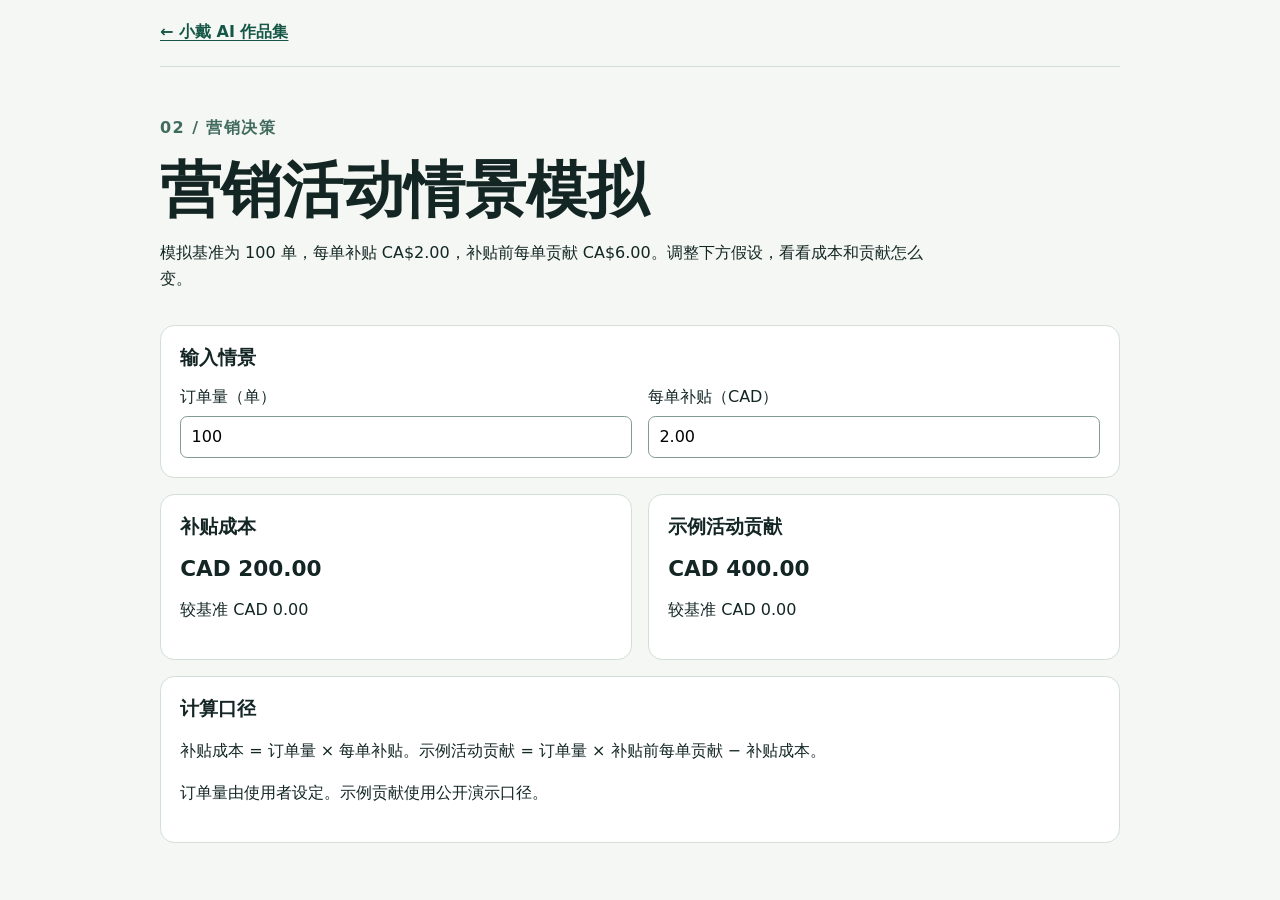
==== campaign.html @ de01fe43 "Publish Xiaodai AI interactive demos" ====
<!doctype html>
<html lang="zh-Hans">
<meta charset="utf-8">
<meta name="viewport" content="width=device-width, initial-scale=1">
<title>营销活动情景模拟 · 小戴 AI</title>
<link rel="stylesheet" href="style.css">
<nav><a href="index.html">← 小戴 AI 作品集</a></nav>
<main>
<header>
<p class="kicker">02 / 营销决策</p>
<h1>营销活动情景模拟</h1>
<p>模拟基准为 100 单，每单补贴 CA$2.00，补贴前每单贡献 CA$6.00。调整下方假设，看看成本和贡献怎么变。</p>
</header>
<section>
<h2>输入情景</h2>
<form id="scenario">
<div class="grid">
<label>订单量（单）<input id="orders" type="number" value="100" min="0" max="1000000" step="1" required></label>
<label>每单补贴（CAD）<input id="subsidy" type="number" value="2.00" min="0" max="1000" step="0.01" required></label>
</div>
</form>
<p id="error" hidden>请输入有效订单量和补贴，补贴最多保留两位小数。</p>
</section>
<div id="results" class="grid" aria-live="polite">
<article><h2>补贴成本</h2><output id="cost"></output><p id="cost-delta"></p></article>
<article><h2>示例活动贡献</h2><output id="contribution"></output><p id="contribution-delta"></p></article>
</div>
<section>
<h2>计算口径</h2>
<p>补贴成本 = 订单量 × 每单补贴。示例活动贡献 = 订单量 × 补贴前每单贡献 − 补贴成本。</p>
<p>订单量由使用者设定。示例贡献使用公开演示口径。</p>
</section>
</main>
<script src="campaign.js" defer></script>
</html>
---- style.css ----
:root { color-scheme: light; font-family: system-ui, sans-serif; color: #132624; background: #f4f7f3; }
* { box-sizing: border-box; }
body { margin: 0; }
main, nav { width: min(100% - 2rem, 960px); margin-inline: auto; }
nav { padding-block: 1.4rem; border-bottom: 1px solid #d3ded7; }
a { color: #155647; font-weight: 650; text-underline-offset: .2em; }
header { margin-block: 3rem 2rem; max-width: 48rem; }
h1 { font-size: clamp(2rem, 6vw, 3.8rem); margin: .4rem 0 1rem; line-height: 1.1; }
p { line-height: 1.65; }
.kicker { color: #426b5f; font-weight: 700; letter-spacing: .09em; }
.grid { display: grid; grid-template-columns: repeat(auto-fit, minmax(min(100%, 15rem), 1fr)); gap: 1rem; }
article, section { background: #fff; border: 1px solid #d3ded7; padding: 1.2rem; border-radius: .9rem; margin-bottom: 1rem; }
h2 { margin-top: 0; font-size: 1.2rem; }
label { display: grid; gap: .5rem; }
input, button { font: inherit; padding: .65rem; border-radius: .45rem; border: 1px solid #839a90; }
input { min-width: 0; width: 100%; }
button { background: #155647; color: white; cursor: pointer; margin: .35rem .3rem .35rem 0; }
button:disabled { background: #566b63; cursor: default; }
output { display: block; font-size: 1.35rem; font-weight: 700; margin-block: .4rem; }
table { width: 100%; border-collapse: collapse; text-align: left; }
th, td { padding: .55rem .3rem; border-bottom: 1px solid #d3ded7; overflow-wrap: anywhere; }
footer { margin-block: 1.8rem; color: #426b5f; }
[hidden] { display: none !important; }
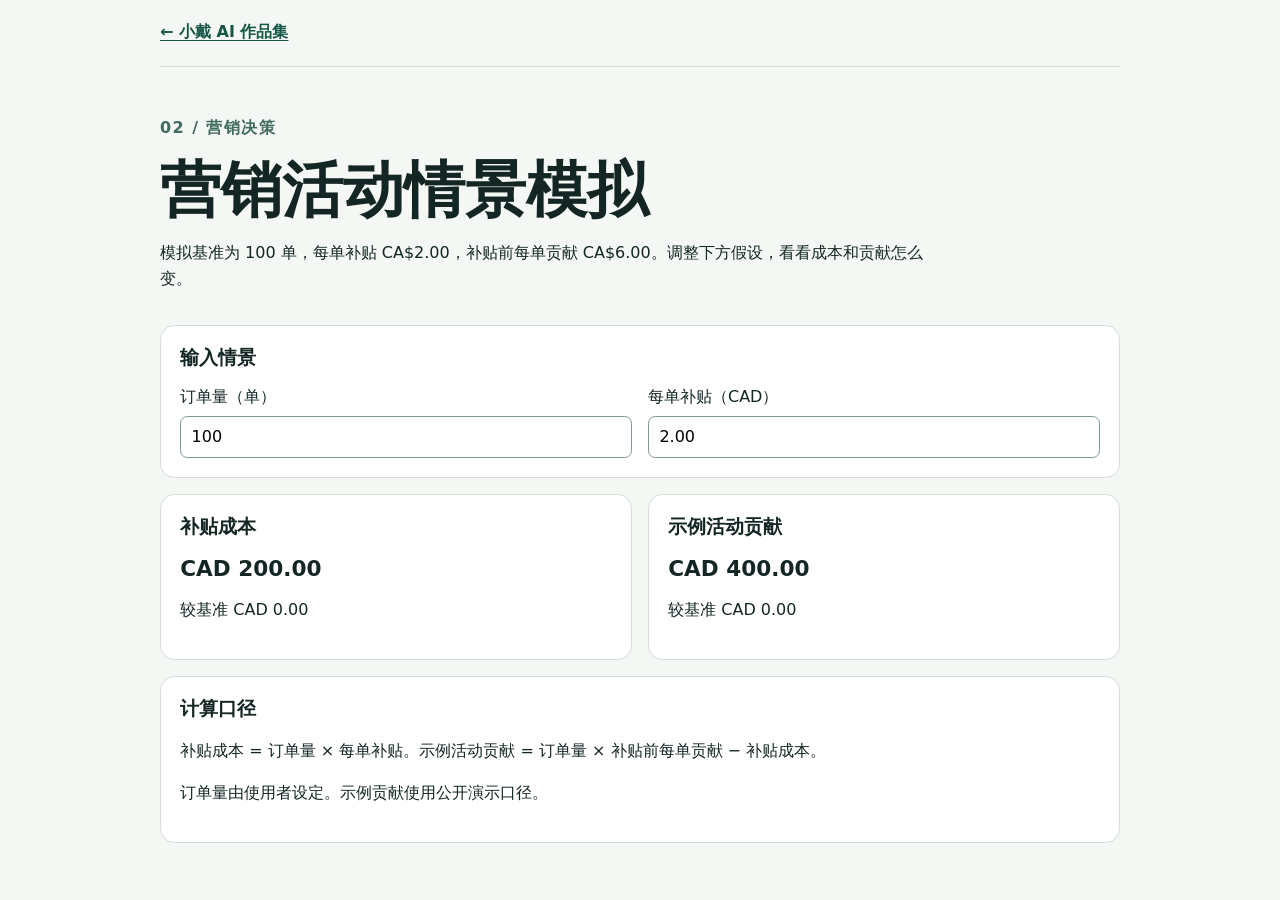
==== commit 03df8517: "Add Xiaodai's day, Claude + Codex collaboration and self-learning sections from ledger data; Codex n" ====
--- a/campaign.html
+++ b/campaign.html
@@ -1,9 +1,24 @@
 <!doctype html>
 <html lang="zh-Hans">
+<head>
 <meta charset="utf-8">
 <meta name="viewport" content="width=device-width, initial-scale=1">
 <title>营销活动情景模拟 · 小戴 AI</title>
-<link rel="stylesheet" href="style.css">
+<meta name="description" content="调整订单量和每单补贴，即时查看补贴成本、示例贡献和相对基准的变化。合成数据演示。">
+<meta property="og:type" content="website">
+<meta property="og:site_name" content="小戴 AI · Xiaodai AI">
+<meta property="og:title" content="营销活动情景模拟 · 小戴 AI">
+<meta property="og:description" content="调整订单量和每单补贴，即时查看补贴成本、示例贡献和相对基准的变化。合成数据演示。">
+<meta property="og:url" content="https://cosmodai.github.io/xiaodai-ai-showcase/campaign.html">
+<meta property="og:image" content="https://cosmodai.github.io/xiaodai-ai-showcase/assets/social-card.jpg">
+<meta property="og:image:width" content="1200">
+<meta property="og:image:height" content="627">
+<meta property="og:image:alt" content="Xiaodai AI：跑在真实业务上的多 agent 系统，含运行数据">
+<meta name="twitter:card" content="summary_large_image">
+<link rel="icon" href="assets/favicon.svg" type="image/svg+xml">
+<link rel="stylesheet" href="style.css?v=20261106-6">
+</head>
+<body>
 <nav><a href="index.html">← 小戴 AI 作品集</a></nav>
 <main>
 <header>
@@ -32,4 +47,5 @@
 </section>
 </main>
 <script src="campaign.js" defer></script>
+</body>
 </html>
--- a/style.css
+++ b/style.css
@@ -21,3 +21,97 @@
 th, td { padding: .55rem .3rem; border-bottom: 1px solid #d3ded7; overflow-wrap: anywhere; }
 footer { margin-block: 1.8rem; color: #426b5f; }
 [hidden] { display: none !important; }
+/* 架构、专题与执行轨迹 */
+.feature { padding: 1.6rem; margin-block: 2rem; }
+.feature h2 { font-size: clamp(1.3rem, 3vw, 1.7rem); }
+.feature article { background: #f4f7f3; margin-bottom: 0; }
+.lead { font-size: 1.05rem; max-width: 46rem; }
+.arch { margin: 1.4rem 0; }
+.arch svg { width: 100%; height: auto; display: block; }
+.arch text { font: 600 17px system-ui, sans-serif; fill: #132624; text-anchor: middle; }
+.arch text.s { font-weight: 400; font-size: 13.5px; fill: #426b5f; }
+.arch text.l { text-anchor: start; }
+.arch rect { stroke-width: 1.5; }
+.a-in rect { fill: #fff; stroke: #839a90; }
+.a-core rect { fill: #155647; stroke: #155647; }
+.a-core text, .a-core text.s { fill: #fff; }
+.a-side rect, .a-tool rect, .a-sub rect { fill: #fff; stroke: #839a90; }
+.a-gov rect { fill: #e7efe9; stroke: #426b5f; stroke-dasharray: 5 4; }
+.a-check rect { fill: #fff; stroke: #155647; }
+.a-line { stroke: #566b63; stroke-width: 1.6; fill: none; }
+.a-dash { stroke: #426b5f; stroke-width: 1.6; fill: none; stroke-dasharray: 5 4; }
+.a-head { fill: #566b63; }
+figcaption { font-size: .9rem; color: #426b5f; }
+.docs li { margin-bottom: .6rem; line-height: 1.6; }
+.toggle { display: flex; align-items: center; gap: .6rem; margin-block: .8rem; }
+.toggle input { width: auto; }
+.controls { display: flex; flex-wrap: wrap; }
+.trace { display: grid; gap: 1rem; grid-template-columns: repeat(auto-fit, minmax(min(100%, 22rem), 1fr)); align-items: start; }
+.steps { list-style: none; margin: 0; padding: 0; counter-reset: s; }
+.step { counter-increment: s; margin-bottom: .5rem; }
+.step-btn { width: 100%; margin: 0; display: grid; grid-template-columns: 2rem 1fr auto; grid-template-areas: "n who badge" "n title badge"; gap: .1rem .6rem; text-align: left; background: #fff; color: #132624; border: 1px solid #d3ded7; border-left: 5px solid #839a90; }
+.step-btn::before { content: counter(s); grid-area: n; font-weight: 700; color: #426b5f; align-self: center; }
+.step-btn .who { grid-area: who; font-size: .82rem; color: #426b5f; font-weight: 700; }
+.step-btn .title { grid-area: title; }
+.step-btn .badge { grid-area: badge; align-self: center; font-size: .8rem; font-weight: 700; padding: .15rem .5rem; border-radius: 99px; background: #e7efe9; color: #426b5f; }
+.step.current .step-btn { outline: 2px solid #155647; outline-offset: 1px; }
+.step.ok .step-btn { border-left-color: #2e7d5b; } .step.ok .badge { background: #dcefe4; color: #1f5e43; }
+.step.warn .step-btn { border-left-color: #b7791f; } .step.warn .badge { background: #fbefd9; color: #7a4e0e; }
+.step.block .step-btn { border-left-color: #6b5bb7; } .step.block .badge { background: #ebe7f8; color: #463a8a; }
+.step.fail .step-btn { border-left-color: #b8432f; } .step.fail .badge { background: #f8e1dc; color: #8a2c1c; }
+.detail pre { background: #132624; color: #e7efe9; padding: 1rem; border-radius: .6rem; overflow-x: auto; font-size: .85rem; line-height: 1.55; white-space: pre; }
+.muted { color: #566b63; }
+.outcome.good { border-color: #2e7d5b; background: #f0f8f3; }
+.outcome.bad { border-color: #b8432f; background: #fcf1ee; }
+.arch-scroll { overflow-x: auto; }
+.arch-scroll svg { min-width: 640px; }
+.step.risk .step-btn { border-left-color: #b7791f; } .step.risk .badge { background: #fbefd9; color: #7a4e0e; }
+/* 案例折叠 */
+details.case { background: #fff; border: 1px solid #d3ded7; border-radius: .9rem; margin-bottom: .6rem; padding: 0 1.2rem; }
+details.case[open] { padding-bottom: 1rem; }
+details.case summary { cursor: pointer; list-style: none; display: flex; flex-wrap: wrap; align-items: baseline; gap: .2rem .8rem; padding-block: 1rem; }
+details.case summary::-webkit-details-marker { display: none; }
+details.case summary::after { content: "+"; margin-left: auto; font-weight: 700; color: #426b5f; font-size: 1.2rem; }
+details.case[open] summary::after { content: "−"; }
+details.case summary .kicker { margin: 0; font-size: .85rem; }
+details.case .case-title { font-weight: 700; font-size: 1.05rem; }
+details.case summary:focus-visible { outline: 2px solid #155647; outline-offset: 2px; border-radius: .4rem; }
+.case-tag { margin: 0 0 .4rem; font-size: .9rem; }
+.link-btn { background: none; border: none; color: #155647; font-weight: 650; text-decoration: underline; text-underline-offset: .2em; padding: 0 .4rem; margin: 0; }
+/* 通用控件 */
+.demo-nav { display: flex; gap: 1rem; flex-wrap: wrap; }
+select { font: inherit; padding: .6rem 2.2rem .6rem .65rem; border-radius: .45rem; border: 1px solid #839a90; background: #fff url("data:image/svg+xml,%3Csvg xmlns='http://www.w3.org/2000/svg' viewBox='0 0 12 8'%3E%3Cpath d='M1 1l5 5 5-5' fill='none' stroke='%23155647' stroke-width='2'/%3E%3C/svg%3E") no-repeat right .8rem center / .7rem; color: #132624; width: 100%; min-width: 0; appearance: none; -webkit-appearance: none; }
+select:focus-visible, input:focus-visible, button:focus-visible { outline: 2px solid #155647; outline-offset: 2px; }
+button[aria-pressed="false"] { background: #fff; color: #155647; border-color: #155647; }
+button[aria-pressed="true"] { background: #155647; color: #fff; border-color: #155647; }
+/* 运行数据 */
+.stats { display: grid; gap: .8rem; grid-template-columns: repeat(auto-fit, minmax(min(100%, 12.5rem), 1fr)); margin-block: 1.2rem; }
+.feature .stat { background: #f4f7f3; margin: 0; padding: 1rem; }
+.stat-num { font-size: clamp(1.6rem, 4vw, 2.1rem); font-weight: 750; color: #155647; margin: 0; line-height: 1.15; font-variant-numeric: tabular-nums; }
+.stat-label { font-weight: 650; margin: .35rem 0 .2rem; line-height: 1.4; }
+.stat-sub { font-size: .85rem; color: #426b5f; margin: 0; line-height: 1.5; }
+.small { font-size: .9rem; }
+/* 时间线 */
+.timeline { list-style: none; margin: 1.2rem 0 0; padding: 0 0 0 1.4rem; border-left: 2px solid #d3ded7; }
+.timeline li { position: relative; padding-bottom: 1.1rem; }
+.timeline li::before { content: ""; position: absolute; left: calc(-1.4rem - 7px); top: .35rem; width: 12px; height: 12px; border-radius: 50%; background: #fff; border: 2px solid #155647; }
+.timeline li:last-child { padding-bottom: 0; }
+.timeline .tl-date { margin: 0; font-size: .85rem; font-weight: 700; color: #426b5f; letter-spacing: .03em; }
+.timeline h3 { margin: .15rem 0 .25rem; font-size: 1.02rem; }
+.timeline li > p:last-child { margin: 0; }
+.about { border-color: #155647; }
+/* 一天 */
+.day { margin-top: 1.2rem; }
+.feature .slot { background: #f4f7f3; margin: 0; }
+.slot-time { margin: 0; font-size: .85rem; font-weight: 700; color: #426b5f; letter-spacing: .04em; }
+.slot h3 { margin: .2rem 0 .6rem; }
+.slot ul { list-style: none; margin: 0; padding: 0; }
+.slot li { display: grid; grid-template-columns: 4.6rem 1fr; gap: .4rem; padding: .3rem 0; border-top: 1px solid #d3ded7; line-height: 1.45; font-size: .95rem; }
+.clock { font-variant-numeric: tabular-nums; color: #155647; font-weight: 650; }
+/* 自学习 */
+.steps-flow { list-style: none; counter-reset: f; padding: 0; margin: 1.2rem 0; display: grid; gap: .8rem; grid-template-columns: repeat(auto-fit, minmax(min(100%, 10.5rem), 1fr)); }
+.steps-flow li { counter-increment: f; background: #f4f7f3; border: 1px solid #d3ded7; border-radius: .8rem; padding: 1rem; position: relative; }
+.steps-flow li::before { content: counter(f); display: inline-grid; place-items: center; width: 1.6rem; height: 1.6rem; border-radius: 50%; background: #155647; color: #fff; font-weight: 700; font-size: .85rem; }
+.steps-flow h3 { margin: .5rem 0 .3rem; font-size: 1rem; }
+.steps-flow p { margin: 0; font-size: .92rem; }
+.grid.day { grid-template-columns: repeat(auto-fit, minmax(min(100%, 19rem), 1fr)); }
